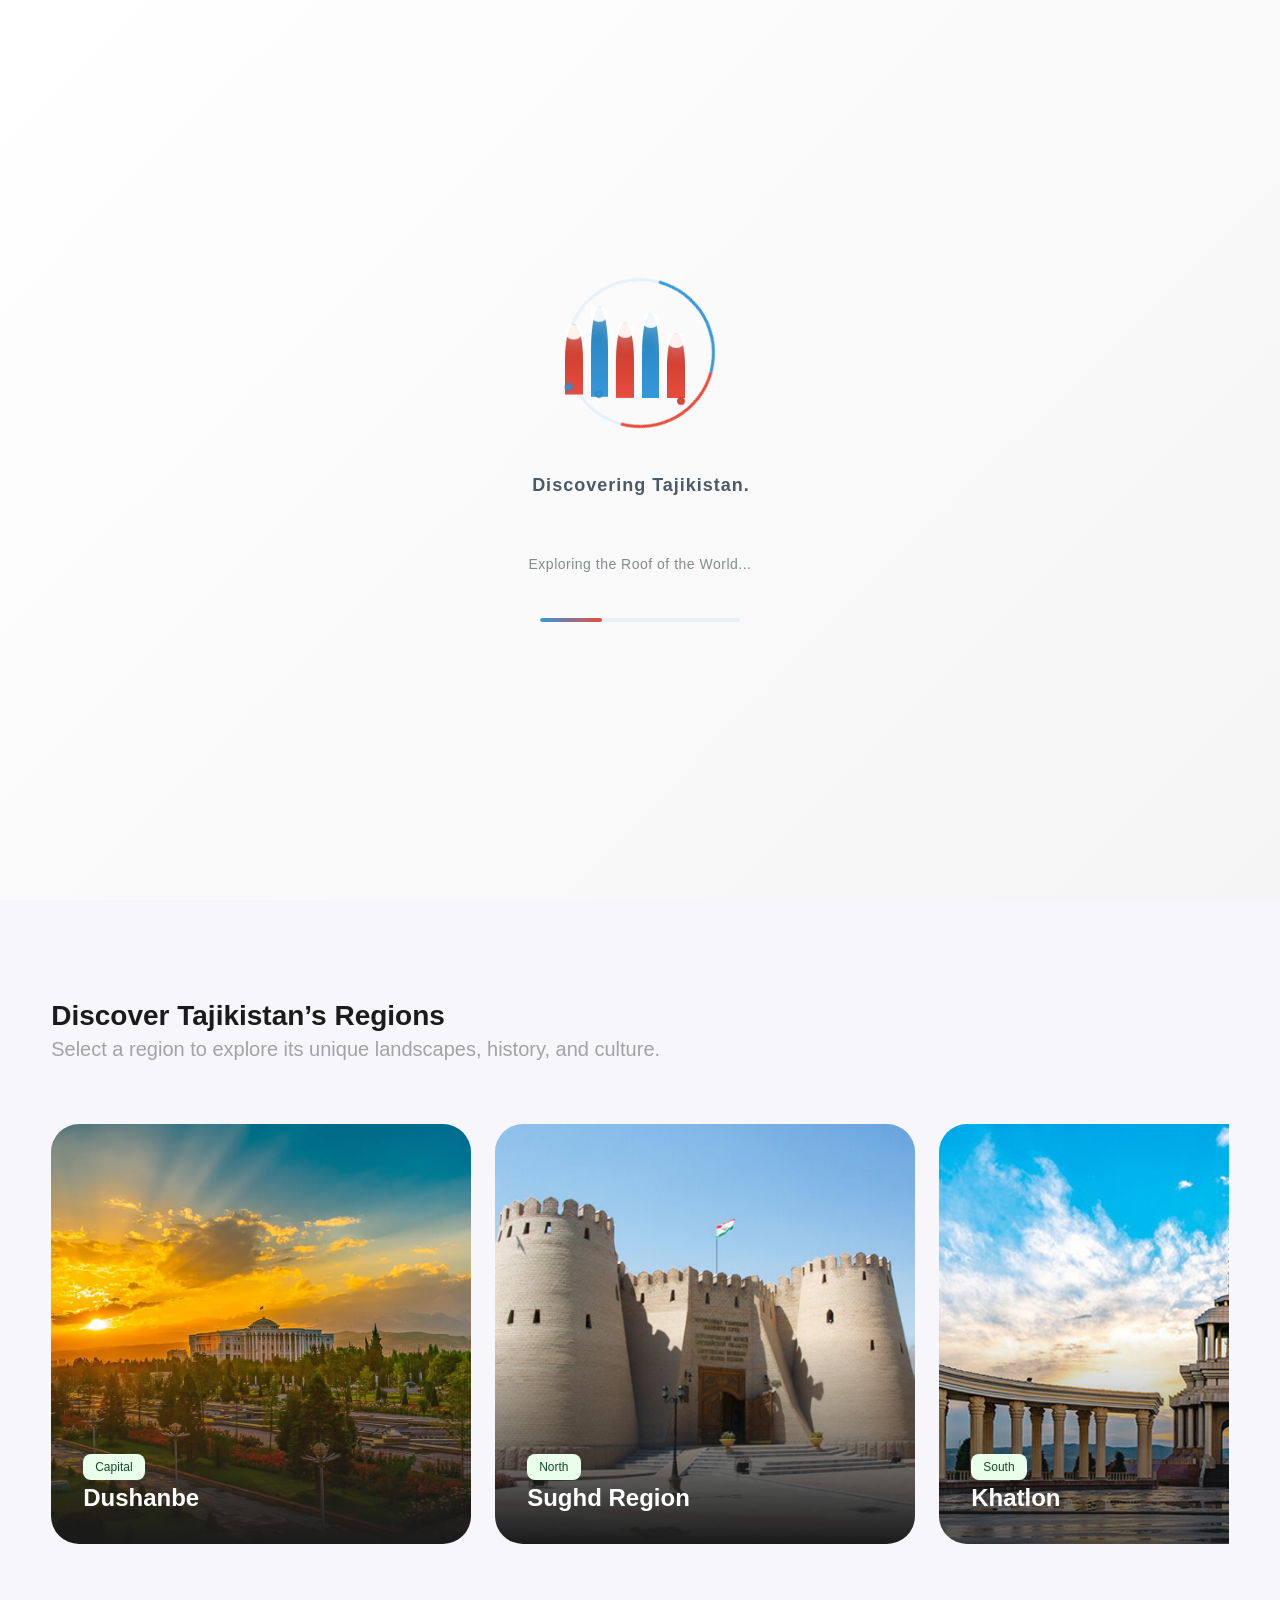
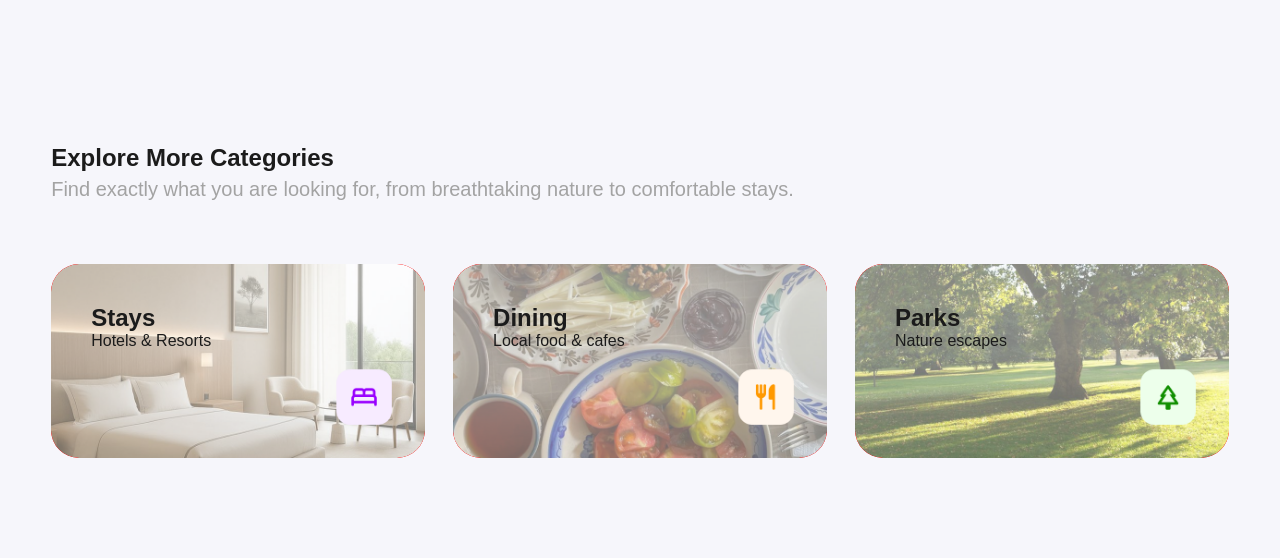
==== index.html @ bd45b07d "Adding loading" ====
<!DOCTYPE html>
<html lang="en">

<head>
    <meta charset="UTF-8">
    <meta name="viewport" content="width=device-width, initial-scale=1.0">
    <meta http-equiv="refresh" content="0; url=pages/home.html">
    <title>Welcome Tajikistan</title>
    
    <link rel="stylesheet" href="css/loading.css">
    <script src="js/loading.js" defer></script>
</head>

<body>
    <p>Redirecting to the page... <a href="pages/home.html">Click here if you are not redirected automatically</a></p>
</body>

</html>
---- css/loading.css ----
/* loading.css - Beautiful Loading Animation */

/* Loading Overlay Container */
.loading-overlay {
    position: fixed;
    top: 0;
    left: 0;
    width: 100%;
    height: 100%;
    background: linear-gradient(135deg, #ffffff 0%, #f5f5f5 100%);
    display: flex;
    flex-direction: column;
    align-items: center;
    justify-content: center;
    z-index: 9999;
    opacity: 1;
    transition: opacity 0.6s ease-out;
}

.loading-overlay.hide {
    opacity: 0;
    pointer-events: none;
}

/* Main Loader Container */
.loader-container {
    display: flex;
    flex-direction: column;
    align-items: center;
    gap: 32px;
}

/* Animated Mountain Logo */
.mountain-loader {
    position: relative;
    width: 120px;
    height: 120px;
    display: flex;
    align-items: flex-end;
    justify-content: center;
    gap: 8px;
}

.mountain-peak {
    width: 20px;
    height: 80px;
    background: linear-gradient(to top, #E74C3C, #C0392B);
    border-radius: 50% 50% 0 0;
    position: relative;
    animation: mountainFloat 3s ease-in-out infinite;
}

.mountain-peak:nth-child(1) {
    height: 70px;
    animation-delay: 0s;
}

.mountain-peak:nth-child(2) {
    height: 90px;
    animation-delay: 0.2s;
    background: linear-gradient(to top, #3498DB, #2980B9);
}

.mountain-peak:nth-child(3) {
    height: 75px;
    animation-delay: 0.4s;
    background: linear-gradient(to top, #E74C3C, #C0392B);
}

.mountain-peak:nth-child(4) {
    height: 85px;
    animation-delay: 0.6s;
    background: linear-gradient(to top, #3498DB, #2980B9);
}

.mountain-peak:nth-child(5) {
    height: 65px;
    animation-delay: 0.8s;
    background: linear-gradient(to top, #E74C3C, #C0392B);
}

/* Snow cap animation */
.mountain-peak::before {
    content: '';
    position: absolute;
    top: 0;
    left: 50%;
    transform: translateX(-50%);
    width: 100%;
    height: 15px;
    background: white;
    border-radius: 50%;
    animation: snowGlow 1.5s ease-in-out infinite;
}

@keyframes mountainFloat {
    0%, 100% {
        transform: translateY(0px);
    }
    50% {
        transform: translateY(-15px);
    }
}

@keyframes snowGlow {
    0%, 100% {
        opacity: 0.8;
        box-shadow: 0 0 10px rgba(255, 255, 255, 0.5);
    }
    50% {
        opacity: 1;
        box-shadow: 0 0 25px rgba(255, 255, 255, 1);
    }
}

/* Rotating circle around mountains */
.loader-circle {
    position: absolute;
    width: 150px;
    height: 150px;
    border: 3px solid rgba(52, 152, 219, 0.1);
    border-top: 3px solid #3498DB;
    border-right: 3px solid #E74C3C;
    border-radius: 50%;
    animation: rotateCircle 3s linear infinite;
}

@keyframes rotateCircle {
    from {
        transform: rotate(0deg);
    }
    to {
        transform: rotate(360deg);
    }
}

/* Particles effect */
.particle {
    position: absolute;
    width: 8px;
    height: 8px;
    background: radial-gradient(circle, #3498DB, #2980B9);
    border-radius: 50%;
    animation: particleFloat 2s ease-in-out infinite;
}

.particle:nth-child(1) {
    left: 15%;
    top: 20%;
    animation-delay: 0s;
}

.particle:nth-child(2) {
    right: 15%;
    top: 25%;
    background: radial-gradient(circle, #E74C3C, #C0392B);
    animation-delay: 0.3s;
}

.particle:nth-child(3) {
    left: 20%;
    bottom: 20%;
    animation-delay: 0.6s;
}

.particle:nth-child(4) {
    right: 20%;
    bottom: 15%;
    background: radial-gradient(circle, #E74C3C, #C0392B);
    animation-delay: 0.9s;
}

@keyframes particleFloat {
    0%, 100% {
        transform: translateY(0px) scale(1);
        opacity: 0;
    }
    50% {
        transform: translateY(-30px) scale(1.2);
        opacity: 1;
    }
}

/* Loading Text */
.loading-text {
    font-family: 'Pretendard', -apple-system, BlinkMacSystemFont, 'Segoe UI', sans-serif;
    font-size: 18px;
    font-weight: 600;
    color: #2C3E50;
    letter-spacing: 1px;
    animation: fadeInOut 2s ease-in-out infinite;
}

.loading-dots {
    display: inline-block;
    width: 4px;
}

.loading-dots::after {
    content: '...';
    animation: dots 1.5s steps(4, end) infinite;
}

@keyframes dots {
    0%, 20% {
        content: '';
    }
    40% {
        content: '.';
    }
    60% {
        content: '..';
    }
    80%, 100% {
        content: '...';
    }
}

@keyframes fadeInOut {
    0%, 100% {
        opacity: 0.7;
    }
    50% {
        opacity: 1;
    }
}

/* Subtitle */
.loading-subtitle {
    font-family: 'Pretendard', -apple-system, BlinkMacSystemFont, 'Segoe UI', sans-serif;
    font-size: 14px;
    color: #7F8C8D;
    font-weight: 400;
    letter-spacing: 0.5px;
}

/* Progress Bar */
.progress-bar-container {
    width: 200px;
    height: 4px;
    background: rgba(52, 152, 219, 0.1);
    border-radius: 2px;
    overflow: hidden;
}

.progress-bar-fill {
    height: 100%;
    background: linear-gradient(to right, #3498DB, #E74C3C);
    border-radius: 2px;
    animation: progressFill 2s ease-in-out infinite;
}

@keyframes progressFill {
    0% {
        width: 0%;
    }
    50% {
        width: 70%;
    }
    100% {
        width: 100%;
    }
}

/* Responsive Design */
@media (max-width: 768px) {
    .mountain-loader {
        width: 80px;
        height: 80px;
        gap: 4px;
    }

    .mountain-peak {
        width: 14px;
        height: 56px;
    }

    .mountain-peak:nth-child(1) {
        height: 49px;
    }

    .mountain-peak:nth-child(2) {
        height: 63px;
    }

    .mountain-peak:nth-child(3) {
        height: 52px;
    }

    .mountain-peak:nth-child(4) {
        height: 59px;
    }

    .mountain-peak:nth-child(5) {
        height: 45px;
    }

    .loader-circle {
        width: 100px;
        height: 100px;
    }

    .loading-text {
        font-size: 16px;
    }

    .loading-subtitle {
        font-size: 12px;
    }

    .progress-bar-container {
        width: 150px;
    }
}

@media (max-width: 480px) {
    .loader-container {
        gap: 24px;
    }

    .mountain-loader {
        width: 60px;
        height: 60px;
        gap: 3px;
    }

    .mountain-peak {
        width: 10px;
        height: 42px;
    }

    .mountain-peak:nth-child(1) {
        height: 37px;
    }

    .mountain-peak:nth-child(2) {
        height: 48px;
    }

    .mountain-peak:nth-child(3) {
        height: 40px;
    }

    .mountain-peak:nth-child(4) {
        height: 45px;
    }

    .mountain-peak:nth-child(5) {
        height: 33px;
    }

    .loader-circle {
        width: 70px;
        height: 70px;
        border-width: 2px;
    }

    .loading-text {
        font-size: 14px;
    }

    .loading-subtitle {
        font-size: 11px;
    }

    .progress-bar-container {
        width: 120px;
    }
}
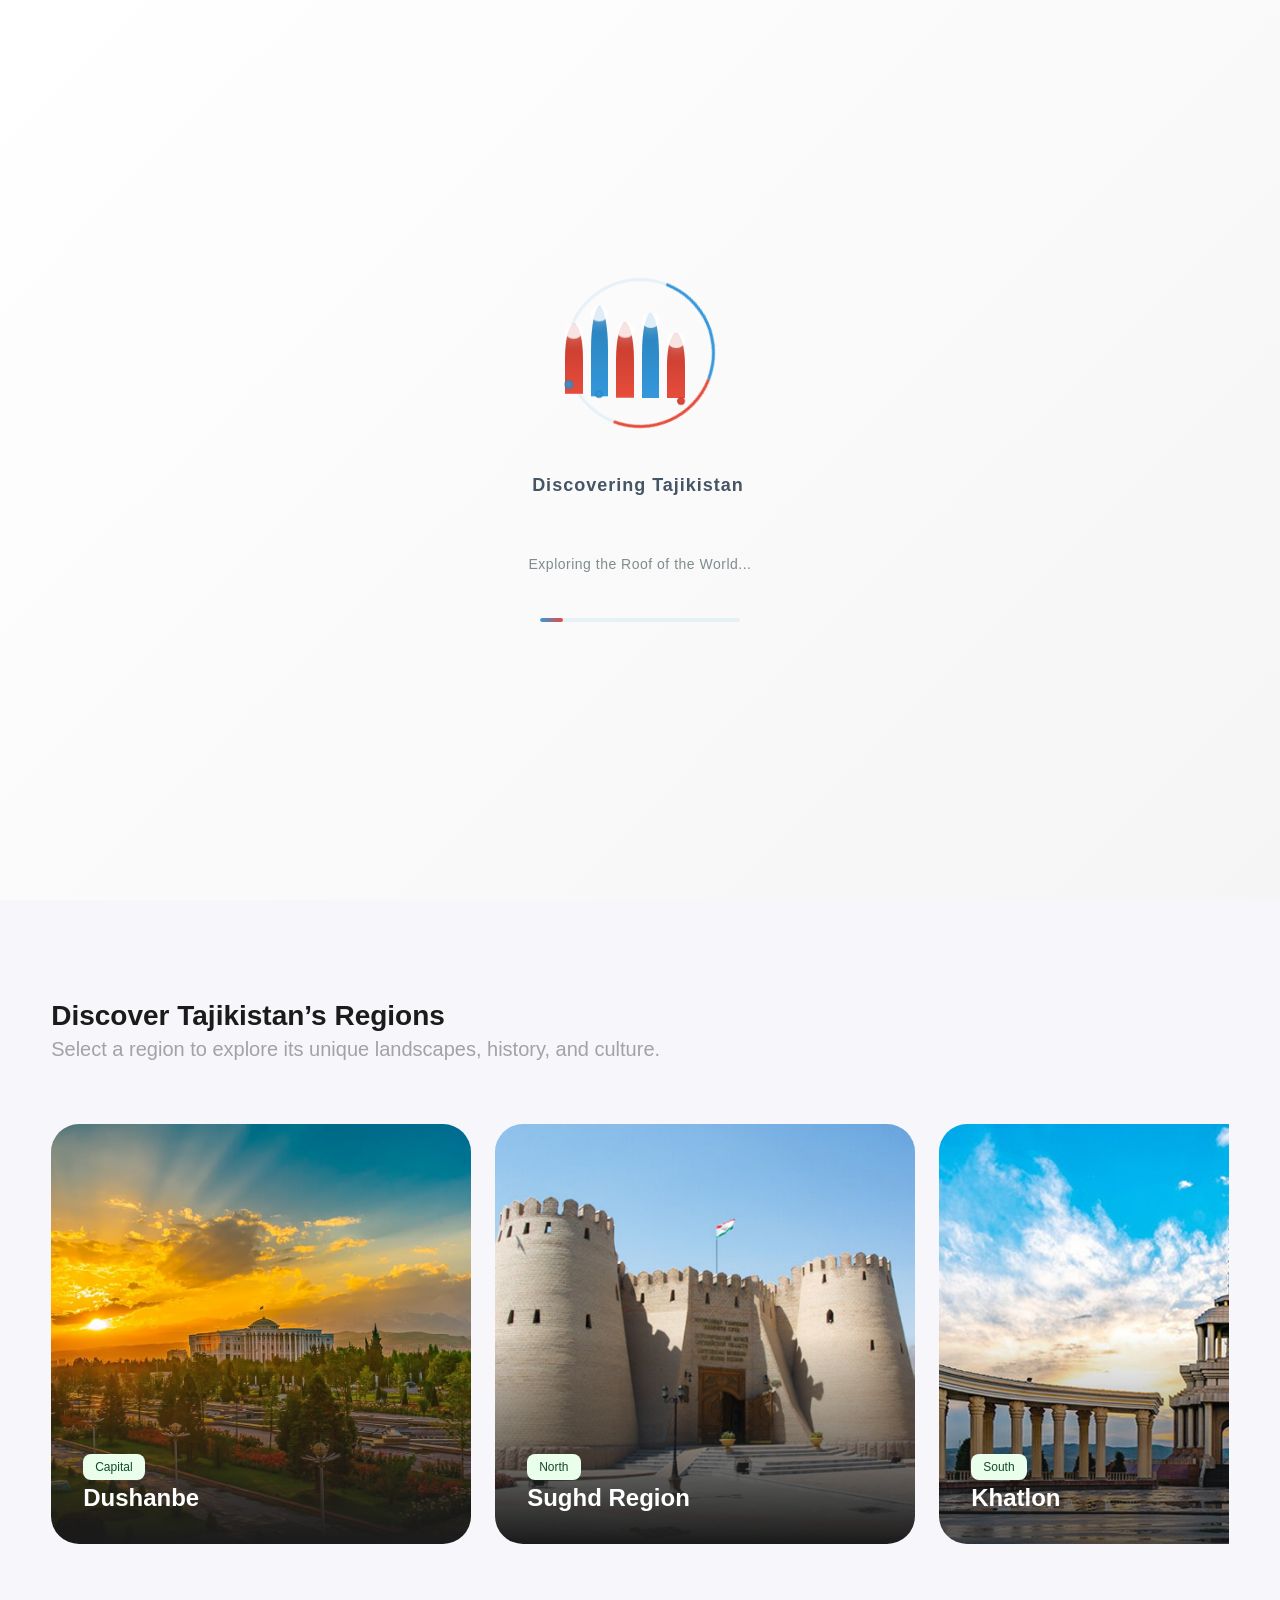
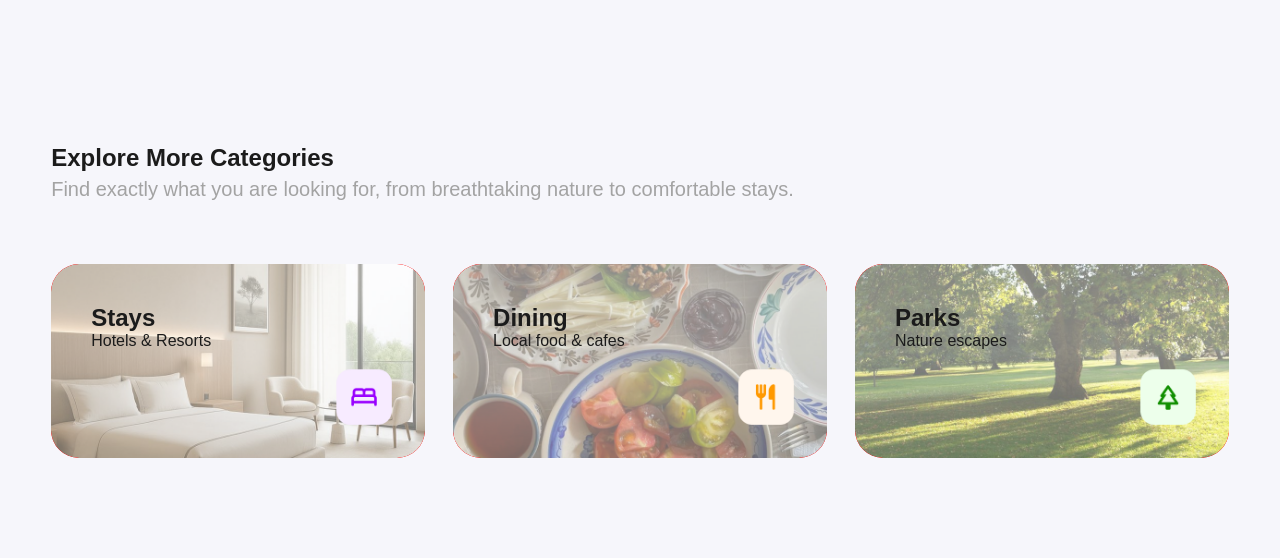
==== commit cfffcd37: "starting" ====
--- a/index.html
+++ b/index.html
@@ -14,5 +14,5 @@
 <body>
     <p>Redirecting to the page... <a href="pages/home.html">Click here if you are not redirected automatically</a></p>
 </body>
-
+ 
 </html>
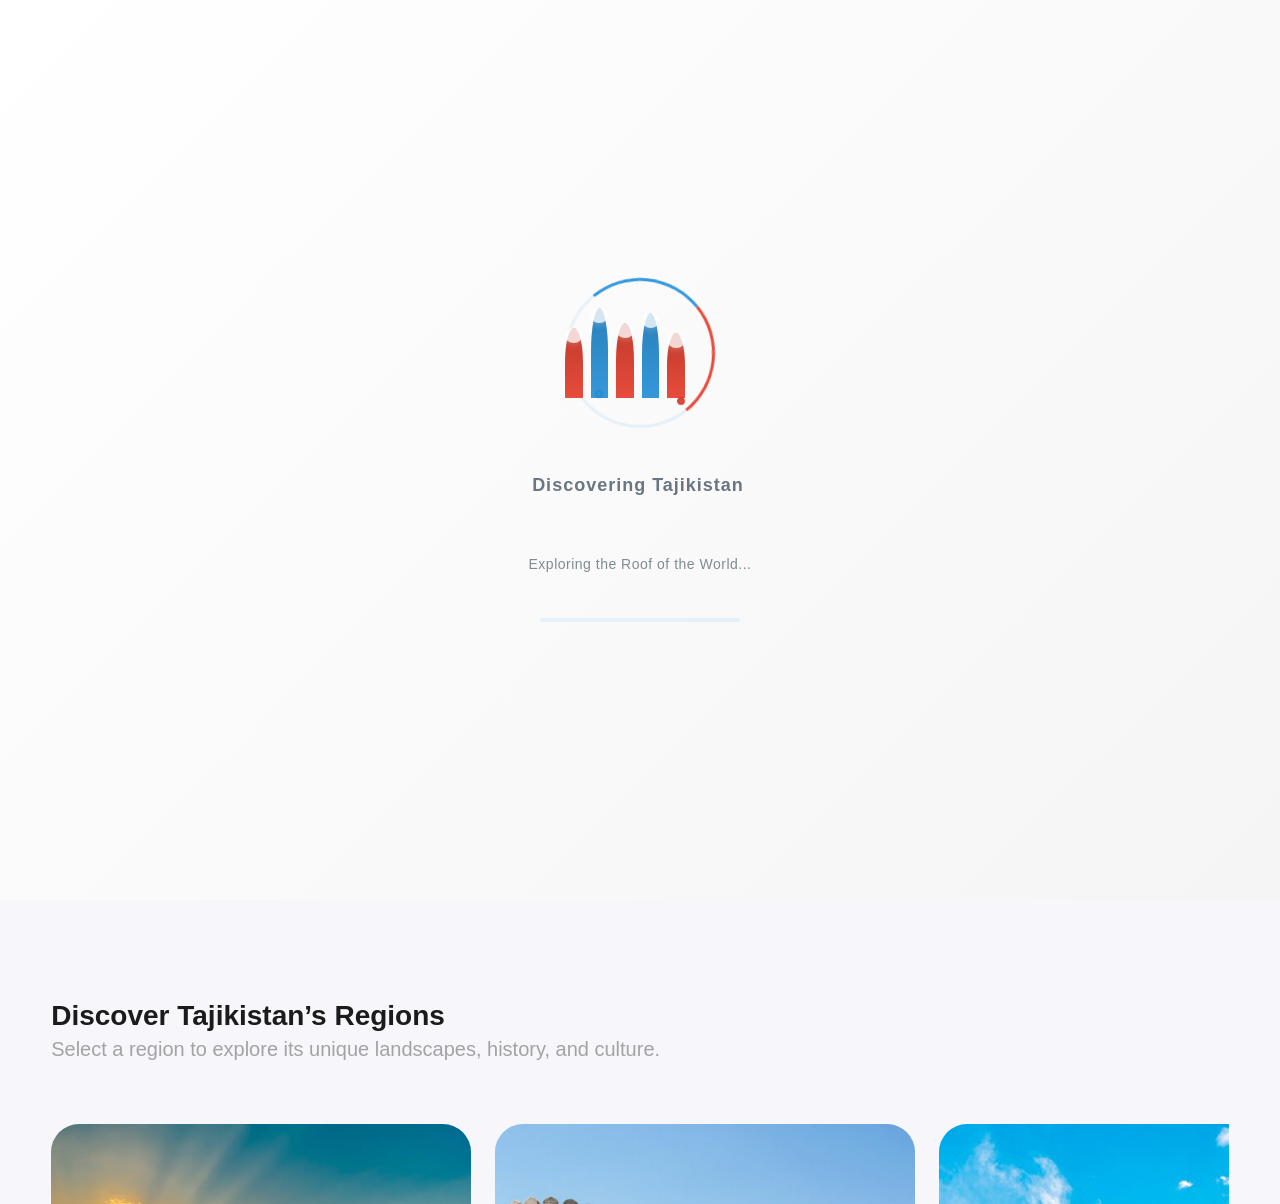
==== commit 9d67d93b: "fix the other adaptive" ====
--- a/index.html
+++ b/index.html
@@ -14,5 +14,5 @@
 <body>
     <p>Redirecting to the page... <a href="pages/home.html">Click here if you are not redirected automatically</a></p>
 </body>
- 
-</html>+
+</html>
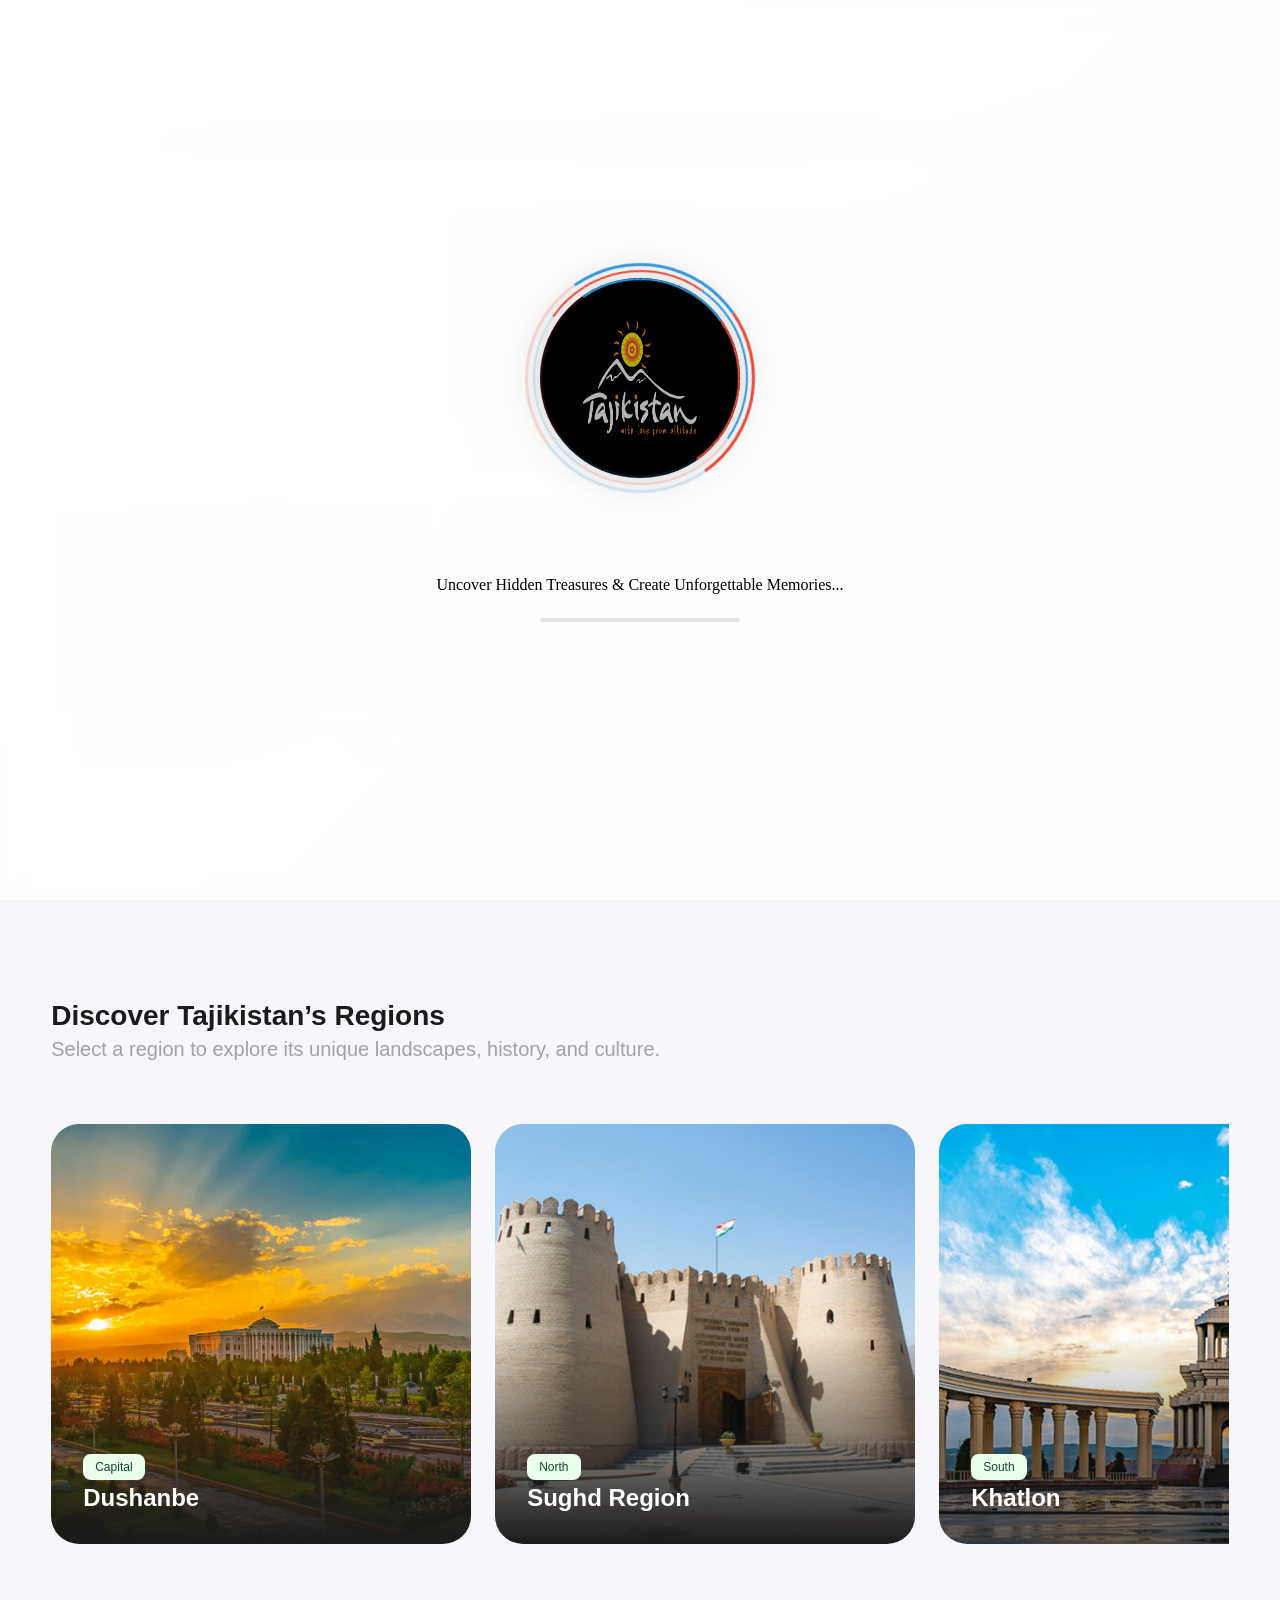
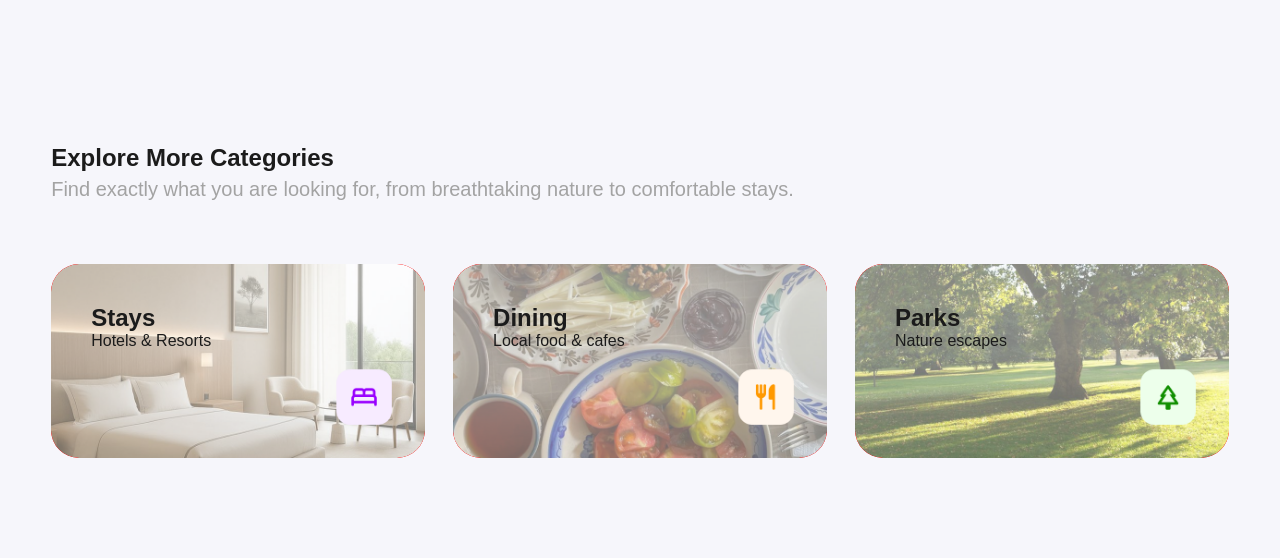
==== commit 09cfc340: "Merge branch 'main' into skeleton" ====
--- a/index.html
+++ b/index.html
@@ -13,6 +13,5 @@
 
 <body>
     <p>Redirecting to the page... <a href="pages/home.html">Click here if you are not redirected automatically</a></p>
-</body>
-
-</html>
+</body> 
+</html>
--- a/css/loading.css
+++ b/css/loading.css
@@ -7,7 +7,8 @@
     left: 0;
     width: 100%;
     height: 100%;
-    background: linear-gradient(135deg, #ffffff 0%, #f5f5f5 100%);
+    background: rgba(255, 255, 255, 0.75);
+    backdrop-filter: blur(10px);
     display: flex;
     flex-direction: column;
     align-items: center;
@@ -27,102 +28,58 @@
     display: flex;
     flex-direction: column;
     align-items: center;
-    gap: 32px;
-}
-
-/* Animated Mountain Logo */
-.mountain-loader {
+    gap: 8px;
+}
+
+/* Logo Loader Wrapper with Rotating Circle */
+.logo-loader-wrapper {
     position: relative;
-    width: 120px;
-    height: 120px;
+    width: 200px;
+    height: 200px;
     display: flex;
-    align-items: flex-end;
+    align-items: center;
     justify-content: center;
-    gap: 8px;
-}
-
-.mountain-peak {
-    width: 20px;
-    height: 80px;
-    background: linear-gradient(to top, #E74C3C, #C0392B);
-    border-radius: 50% 50% 0 0;
-    position: relative;
-    animation: mountainFloat 3s ease-in-out infinite;
-}
-
-.mountain-peak:nth-child(1) {
-    height: 70px;
-    animation-delay: 0s;
-}
-
-.mountain-peak:nth-child(2) {
-    height: 90px;
-    animation-delay: 0.2s;
-    background: linear-gradient(to top, #3498DB, #2980B9);
-}
-
-.mountain-peak:nth-child(3) {
-    height: 75px;
-    animation-delay: 0.4s;
-    background: linear-gradient(to top, #E74C3C, #C0392B);
-}
-
-.mountain-peak:nth-child(4) {
-    height: 85px;
-    animation-delay: 0.6s;
-    background: linear-gradient(to top, #3498DB, #2980B9);
-}
-
-.mountain-peak:nth-child(5) {
-    height: 65px;
-    animation-delay: 0.8s;
-    background: linear-gradient(to top, #E74C3C, #C0392B);
-}
-
-/* Snow cap animation */
-.mountain-peak::before {
-    content: '';
+    background: #000000;
+    border-radius: 50%;
+    box-shadow: 0 0 40px rgba(0, 0, 0, 0.2);
+}
+
+/* Rotating circle around logo */
+.rotating-circle {
     position: absolute;
-    top: 0;
-    left: 50%;
-    transform: translateX(-50%);
-    width: 100%;
-    height: 15px;
-    background: white;
     border-radius: 50%;
-    animation: snowGlow 1.5s ease-in-out infinite;
-}
-
-@keyframes mountainFloat {
-    0%, 100% {
-        transform: translateY(0px);
-    }
-    50% {
-        transform: translateY(-15px);
-    }
-}
-
-@keyframes snowGlow {
-    0%, 100% {
-        opacity: 0.8;
-        box-shadow: 0 0 10px rgba(255, 255, 255, 0.5);
-    }
-    50% {
-        opacity: 1;
-        box-shadow: 0 0 25px rgba(255, 255, 255, 1);
-    }
-}
-
-/* Rotating circle around mountains */
-.loader-circle {
-    position: absolute;
-    width: 150px;
-    height: 150px;
-    border: 3px solid rgba(52, 152, 219, 0.1);
+    animation: rotateCircle 3s linear infinite;
+}
+
+.circle-1 {
+    width: 230px;
+    height: 230px;
+    border: 3px solid transparent;
     border-top: 3px solid #3498DB;
     border-right: 3px solid #E74C3C;
-    border-radius: 50%;
-    animation: rotateCircle 3s linear infinite;
+    border-bottom: 3px solid rgba(52, 152, 219, 0.2);
+    border-left: 3px solid rgba(231, 76, 60, 0.2);
+}
+
+.circle-2 {
+    width: 215px;
+    height: 215px;
+    border: 2px solid transparent;
+    border-top: 2px solid #E74C3C;
+    border-right: 2px solid #3498DB;
+    border-bottom: 2px solid rgba(231, 76, 60, 0.2);
+    border-left: 2px solid rgba(52, 152, 219, 0.2);
+    animation-direction: reverse;
+}
+
+.circle-3 {
+    width: 200px;
+    height: 200px;
+    border: 2px solid transparent;
+    border-top: 2px solid #3498DB;
+    border-right: 2px solid #E74C3C;
+    border-bottom: 2px solid rgba(52, 152, 219, 0.2);
+    border-left: 2px solid rgba(231, 76, 60, 0.2);
 }
 
 @keyframes rotateCircle {
@@ -134,59 +91,30 @@
     }
 }
 
-/* Particles effect */
-.particle {
-    position: absolute;
-    width: 8px;
-    height: 8px;
-    background: radial-gradient(circle, #3498DB, #2980B9);
-    border-radius: 50%;
-    animation: particleFloat 2s ease-in-out infinite;
-}
-
-.particle:nth-child(1) {
-    left: 15%;
-    top: 20%;
-    animation-delay: 0s;
-}
-
-.particle:nth-child(2) {
-    right: 15%;
-    top: 25%;
-    background: radial-gradient(circle, #E74C3C, #C0392B);
-    animation-delay: 0.3s;
-}
-
-.particle:nth-child(3) {
-    left: 20%;
-    bottom: 20%;
-    animation-delay: 0.6s;
-}
-
-.particle:nth-child(4) {
-    right: 20%;
-    bottom: 15%;
-    background: radial-gradient(circle, #E74C3C, #C0392B);
-    animation-delay: 0.9s;
-}
-
-@keyframes particleFloat {
+/* Logo image with transparency */
+.logo-image {
+    width: 120px;
+    height: 120px;
+    opacity: 0.8;
+    filter: brightness(1.1);
+    animation: logoFadeInOut 2s ease-in-out infinite;
+}
+
+@keyframes logoFadeInOut {
     0%, 100% {
-        transform: translateY(0px) scale(1);
-        opacity: 0;
+        opacity: 0.7;
     }
     50% {
-        transform: translateY(-30px) scale(1.2);
         opacity: 1;
     }
 }
 
 /* Loading Text */
 .loading-text {
-    font-family: 'Pretendard', -apple-system, BlinkMacSystemFont, 'Segoe UI', sans-serif;
+    font-fam2C3E50Pretendard', -apple-system, BlinkMacSystemFont, 'Segoe UI', sans-serif;
     font-size: 18px;
     font-weight: 600;
-    color: #2C3E50;
+    color: #FFFFFF;
     letter-spacing: 1px;
     animation: fadeInOut 2s ease-in-out infinite;
 }
@@ -226,10 +154,10 @@
 }
 
 /* Subtitle */
-.loading-subtitle {
+.loading-sub7F8C8D{
     font-family: 'Pretendard', -apple-system, BlinkMacSystemFont, 'Segoe UI', sans-serif;
     font-size: 14px;
-    color: #7F8C8D;
+    color: #CCCCCC;
     font-weight: 400;
     letter-spacing: 0.5px;
 }
@@ -238,7 +166,7 @@
 .progress-bar-container {
     width: 200px;
     height: 4px;
-    background: rgba(52, 152, 219, 0.1);
+    background: rgba(0, 0, 0, 0.1);
     border-radius: 2px;
     overflow: hidden;
 }
@@ -264,40 +192,19 @@
 
 /* Responsive Design */
 @media (max-width: 768px) {
-    .mountain-loader {
-        width: 80px;
-        height: 80px;
-        gap: 4px;
-    }
-
-    .mountain-peak {
-        width: 14px;
-        height: 56px;
-    }
-
-    .mountain-peak:nth-child(1) {
-        height: 49px;
-    }
-
-    .mountain-peak:nth-child(2) {
-        height: 63px;
-    }
-
-    .mountain-peak:nth-child(3) {
-        height: 52px;
-    }
-
-    .mountain-peak:nth-child(4) {
-        height: 59px;
-    }
-
-    .mountain-peak:nth-child(5) {
-        height: 45px;
-    }
-
-    .loader-circle {
-        width: 100px;
-        height: 100px;
+    .logo-loader-wrapper {
+        width: 160px;
+        height: 160px;
+    }
+
+    .rotating-circle {
+        width: 160px;
+        height: 160px;
+    }
+
+    .logo-image {
+        width: 90px;
+        height: 90px;
     }
 
     .loading-text {
@@ -318,41 +225,20 @@
         gap: 24px;
     }
 
-    .mountain-loader {
-        width: 60px;
-        height: 60px;
-        gap: 3px;
-    }
-
-    .mountain-peak {
-        width: 10px;
-        height: 42px;
-    }
-
-    .mountain-peak:nth-child(1) {
-        height: 37px;
-    }
-
-    .mountain-peak:nth-child(2) {
-        height: 48px;
-    }
-
-    .mountain-peak:nth-child(3) {
-        height: 40px;
-    }
-
-    .mountain-peak:nth-child(4) {
-        height: 45px;
-    }
-
-    .mountain-peak:nth-child(5) {
-        height: 33px;
-    }
-
-    .loader-circle {
+    .logo-loader-wrapper {
+        width: 120px;
+        height: 120px;
+    }
+
+    .rotating-circle {
+        width: 120px;
+        height: 120px;
+        border-width: 2px;
+    }
+
+    .logo-image {
         width: 70px;
         height: 70px;
-        border-width: 2px;
     }
 
     .loading-text {
